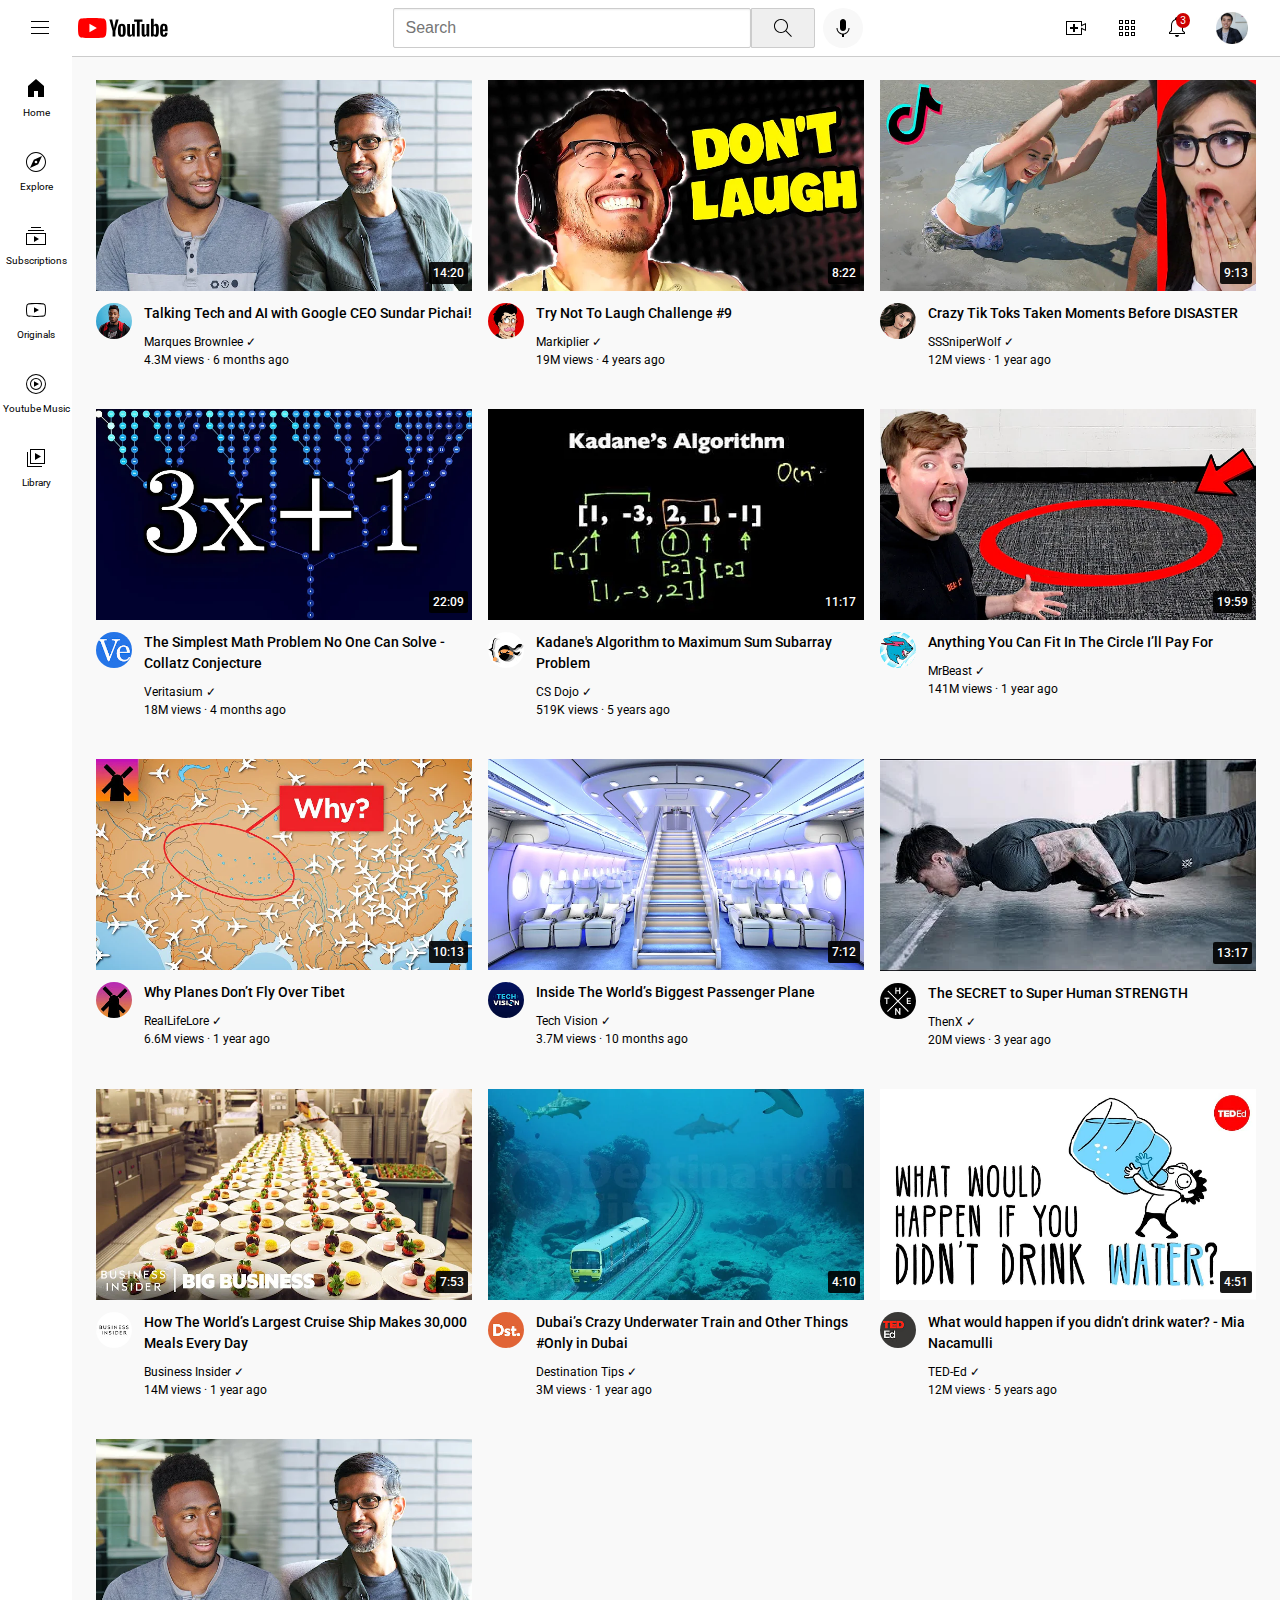
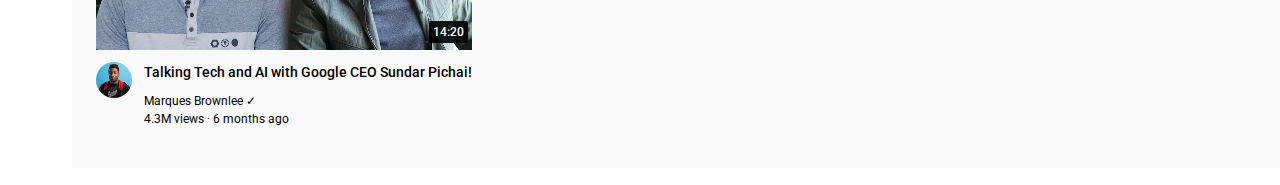
==== index.html @ 55983508 "Rename youtube.html to index.html" ====
<!DOCTYPE html>
<html>
    <head>
        <title>
            Youtube.com
        </title>
        <link rel="preconnect" href="https://fonts.googleapis.com">
        <link rel="preconnect" href="https://fonts.gstatic.com" crossorigin>
        <link href="https://fonts.googleapis.com/css2?family=Roboto:wght@400;500;700&display=swap" rel="stylesheet">
        <link rel="stylesheet" href="styles/general.css">
        <link rel="stylesheet" href="styles/header.css">
        <link rel="stylesheet" href="styles/sidebar.css">
        <link rel="stylesheet" href="styles/video.css">
    </head>
    <body>
        <header class="header">
            <div class="left-section">
                <button class="hamburger-button">
                    <img class="hamburger-menu" src="icons/hamburger-menu.svg">
                </button>

                <img class="youtube-logo" src="icons/youtube-logo.svg">
            </div>
            <div class="middle-section">
                <input class ="search-bar" type="text" placeholder="Search">
                <button class="search-button">
                    <img class="search-icon" src="icons/search.svg">
                    <div class="tooltip">Search</div>
                </button>
                <button class="voice-button">
                    <img class="voice-icon" src="icons/voice-search-icon.svg">
                    <div class="tooltip">Search with your voice</div>
                </button>
            </div>
            <div class="right-section">
                <button>
                    <img class="upload-icon" src="icons/upload.svg">
                    <div class="tooltip">Upload</div>
                </button>
                <button>
                    <img class="youtube-apps-icon" src="icons/youtube-apps.svg">
                    <div class="tooltip">Youtube apps</div>
                </button>
                <button>
                    <div class="notifications-container">
                        <img class="notifications-icon" src="icons/notifications.svg">
                        <div class="number-of-notifications">
                            3
                        </div>
                    </div>
                    <div class="tooltip">Notifications</div>
                </button>
                <button>
                    <img class="my-channel-icon" src="ava-channel/my-channel.jpeg">
                    <div class="tooltip">My channel</div>
                </button>
            </div>
        </header>

        <nav class="sidebar">
            <div class="sidebar-menu">
                <img src="icons/home.svg">
                <div>Home</div>
            </div>
            <div class="sidebar-menu">
                <img src="icons/explore.svg">
                <div>Explore</div>
            </div>
            <div class="sidebar-menu">
                <img src="icons/subscriptions.svg">
                <div>Subscriptions</div>
            </div>
            <div class="sidebar-menu">
                <img src="icons/originals.svg">
                <div>Originals</div>
            </div>
            <div class="sidebar-menu">
                <img src="icons/youtube-music.svg">
                <div>Youtube Music</div>
            </div>
            <div class="sidebar-menu">
                <img src="icons/library.svg">
                <div>Library</div>
            </div>
        </nav>

        <main>
            <section class="video-grid">
                <div class="video-card">
                    <div class="thumbnail-container">
                        <a href="https://www.youtube.com/watch?v=n2RNcPRtAiY" target="_blank">
                            <img class="thumbnail" src="thumbnails/thumbnail-1.webp">
                        </a>
                        <div class="video-time">14:20</div>
                    </div>
                    <div class="video-info-grid">
                        <div class="ava-channel">
                            <a href="https://www.youtube.com/c/mkbhd" target="_blank">
                                <img class="ava-picture" src="ava-channel/channel-1.jpeg">
                            </a>
                            <div class="tooltip">
                                <div>
                                    <img class="ava-picture-tooltip" src="ava-channel/channel-1.jpeg">
                                </div>
                                <div style="margin-left: 12px">
                                    <p class="video-author-tooltip">
                                        Marques Brownlee  &check;
                                    </p>
                                    <p class="video-subscriber-tooltip">
                                        16.6M Subscribers
                                    </p>
                                </div>
                            </div>
                        </div>
                        <div class="video-info">
                            <p class="video-title">
                                <a class="video-link" href="https://www.youtube.com/watch?v=n2RNcPRtAiY" target="_blank">
                                    Talking Tech and AI with Google CEO Sundar Pichai!
                                </a>
                            </p>
                            <p class="video-author">
                                <a class="video-link" href="https://www.youtube.com/c/mkbhd" target="_blank">
                                    Marques Brownlee  &check;
                                </a>
                            </p>
                            <p class="video-stats">
                                4.3M views &#183; 6 months ago
                            </p>
                        </div>
                    </div>
                </div>
    
                <div class="video-card">
                    <div class="thumbnail-container">
                        <a href="https://www.youtube.com/watch?v=mP0RAo9SKZk" target="_blank">
                            <img class="thumbnail" src="thumbnails/thumbnail-2.webp">
                        </a>
                        <div class="video-time">8:22</div>
                    </div>
                    <div class="video-info-grid">
                        <div class="ava-channel">
                            <a href="https://www.youtube.com/c/markiplier" target="_blank">
                                <img class="ava-picture" src="ava-channel/channel-2.jpeg">
                            </a>
                            <div class="tooltip">
                                <div>
                                    <img class="ava-picture-tooltip" src="ava-channel/channel-2.jpeg">
                                </div>
                                <div style="margin-left: 12px">
                                    <p class="video-author-tooltip">
                                        Markiplier  &check;
                                    </p>
                                    <p class="video-subscriber-tooltip">
                                        34.3M Subscribers
                                    </p>
                                </div>
                            </div>
                        </div>
                        <div class="video-info">
                            <p class="video-title">
                                <a class="video-link" href="https://www.youtube.com/watch?v=mP0RAo9SKZk" target="_blank">Try Not To Laugh Challenge #9
                                </a>
                            </p>
                            <p class="video-author">
                                <a class="video-link" href="https://www.youtube.com/c/markiplier" target="_blank">
                                    Markiplier  &check;
                                </a>
                            </p>
                            <p class="video-stats">
                                19M views &#183; 4 years ago
                            </p>
                        </div>
                    </div>
                </div>
    
                <div class="video-card">
                    <div class="thumbnail-container">
                        <a href="https://www.youtube.com/watch?v=FgjPQQeTh1w" target="_blank">
                            <img class="thumbnail" src="thumbnails/thumbnail-3.webp">
                        </a>
                        <div class="video-time">9:13</div>
                    </div>
                    <div class="video-info-grid">
                        <div class="ava-channel">
                            <a class="video-link" href="https://www.youtube.com/user/SSSniperWolf" target="_blank">
                                <img class="ava-picture" src="ava-channel/channel-3.jpeg">
                            </a>
                            <div class="tooltip">
                                <div>
                                    <img class="ava-picture-tooltip" src="ava-channel/channel-3.jpeg">
                                </div>
                                <div style="margin-left: 12px">
                                    <p class="video-author-tooltip">
                                        SSSniperWolf  &check;
                                    </p>
                                    <p class="video-subscriber-tooltip">
                                        33.2M Subscribers
                                    </p>
                                </div>
                            </div>
                        </div>
                        <div class="video-info">
                            <p class="video-title">
                                <a class="video-link" href="https://www.youtube.com/watch?v=FgjPQQeTh1w" target="_blank">
                                    Crazy Tik Toks Taken Moments Before DISASTER
                                </a>
                            </p>
                            <p class="video-author">
                                <a class="video-link" href="https://www.youtube.com/user/SSSniperWolf" target="_blank">
                                    SSSniperWolf  &check;
                                </a>
                            </p>
                            <p class="video-stats">
                                12M views &#183; 1 year ago
                            </p>
                        </div>
                    </div>
                </div>
    
                <div class="video-card">
                    <div class="thumbnail-container">
                        <a href="https://www.youtube.com/watch?v=094y1Z2wpJg" target="_blank">
                            <img class="thumbnail" src="thumbnails/thumbnail-4.webp">
                        </a>
                        <div class="video-time">22:09</div>
                    </div>
                    <div class="video-info-grid">
                        <div class="ava-channel">
                            <a href="https://www.youtube.com/c/veritasium" target="_blank">
                                <img class="ava-picture" src="ava-channel/channel-4.jpeg">
                            </a>
                            <div class="tooltip">
                                <div>
                                    <img class="ava-picture-tooltip" src="ava-channel/channel-4.jpeg">
                                </div>
                                <div style="margin-left: 12px">
                                    <p class="video-author-tooltip">
                                        Veritasium  &check;
                                    </p>
                                    <p class="video-subscriber-tooltip">
                                        33.2M Subscribers
                                    </p>
                                </div>
                            </div>
                        </div>
                        <div class="video-info">
                            <p class="video-title">
                                <a class="video-link" href="https://www.youtube.com/watch?v=094y1Z2wpJg" target="_blank">
                                    The Simplest Math Problem No One Can Solve - Collatz Conjecture
                                </a>
                            </p>
                            <p class="video-author">
                                <a class="video-link" href="https://www.youtube.com/c/veritasium" target="_blank">
                                    Veritasium  &check;
                                </a>
                            </p>
                            <p class="video-stats">
                                18M views &#183; 4 months ago
                            </p>
                        </div>
                    </div>
                </div>
    
                <div class="video-card">
                    <div class="thumbnail-container">
                        <a href="https://www.youtube.com/watch?v=86CQq3pKSUw" target="_blank">
                            <img class="thumbnail" src="thumbnails/thumbnail-5.webp">
                        </a>
                        <div class="video-time">11:17</div>
                    </div>
                    <div class="video-info-grid">
                        <div class="ava-channel">
                            <a href="https://www.youtube.com/c/CSDojo" target="_blank">
                                <img class="ava-picture" src="ava-channel/channel-5.jpeg">
                            </a>
                            <div class="tooltip">
                                <div>
                                    <img class="ava-picture-tooltip" src="ava-channel/channel-5.jpeg">
                                </div>
                                <div style="margin-left: 12px">
                                    <p class="video-author-tooltip">
                                        CS Dojo  &check;
                                    </p>
                                    <p class="video-subscriber-tooltip">
                                        1.89M Subscribers
                                    </p>
                                </div>
                            </div>
                        </div>
                        <div class="video-info">
                            <p class="video-title">
                                <a class="video-link" href="https://www.youtube.com/watch?v=86CQq3pKSUw" target="_blank">
                                    Kadane's Algorithm to Maximum Sum Subarray Problem
                                </a>
                            </p>
                            <p class="video-author">
                                <a class="video-link" href="https://www.youtube.com/c/CSDojo" target="_blank">
                                    CS Dojo  &check;
                                </a>
                            </p>
                            <p class="video-stats">
                                519K views &#183; 5 years ago
                            </p>
                        </div>
                    </div>
                </div>
    
                <div class="video-card">
                    <div class="thumbnail-container">
                        <a href="https://www.youtube.com/watch?v=yXWw0_UfSFg" target="_blank">
                            <img class="thumbnail" src="thumbnails/thumbnail-6.webp">
                        </a>
                        <div class="video-time">19:59</div>
                    </div>
                    <div class="video-info-grid">
                        <div class="ava-channel">
                            <a href="https://www.youtube.com/channel/UCX6OQ3DkcsbYNE6H8uQQuVA" target="_blank">
                                <img class="ava-picture" src="ava-channel/channel-6.jpeg">
                            </a>
                            <div class="tooltip">
                                <div>
                                    <img class="ava-picture-tooltip" src="ava-channel/channel-6.jpeg">
                                </div>
                                <div style="margin-left: 12px">
                                    <p class="video-author-tooltip">
                                        MrBeast  &check;
                                    </p>
                                    <p class="video-subscriber-tooltip">
                                        129M Subscribers
                                    </p>
                                </div>
                            </div>
                        </div>
                        <div class="video-info">
                            <p class="video-title">
                                <a class="video-link" href="https://www.youtube.com/watch?v=yXWw0_UfSFg" target="_blank">
                                    Anything You Can Fit In The Circle I&rsquo;ll Pay For
                                </a>
                            </p>
                            <p class="video-author">
                                <a class="video-link" href="https://www.youtube.com/channel/UCX6OQ3DkcsbYNE6H8uQQuVA" target="_blank">
                                    MrBeast  &check;
                                </a>
                            </p>
                            <p class="video-stats">
                                141M views &#183; 1 year ago
                            </p>
                        </div>
                    </div>
                </div>
    
                <div class="video-card">
                    <div class="thumbnail-container">
                        <a href="https://www.youtube.com/watch?v=fNVa1qMbF9Y" target="_blank">
                            <img class="thumbnail" src="thumbnails/thumbnail-7.webp">
                        </a>
                        <div class="video-time">10:13</div>
                    </div>
                    <div class="video-info-grid">
                        <div class="ava-channel">
                            <a href="https://www.youtube.com/channel/UCP5tjEmvPItGyLhmjdwP7Ww" target="_blank">
                                <img class="ava-picture" src="ava-channel/channel-7.jpeg">
                            </a>
                            <div class="tooltip">
                                <div>
                                    <img class="ava-picture-tooltip" src="ava-channel/channel-7.jpeg">
                                </div>
                                <div style="margin-left: 12px">
                                    <p class="video-author-tooltip">
                                        RealLifeLore  &check;
                                    </p>
                                    <p class="video-subscriber-tooltip">
                                        6.56M Subscribers
                                    </p>
                                </div>
                            </div>
                        </div>
                        <div class="video-info">
                            <p class="video-title">
                                <a class="video-link" href="https://www.youtube.com/watch?v=fNVa1qMbF9Y" target="_blank">
                                    Why Planes Don&rsquo;t Fly Over Tibet
                                </a>
                            </p>
                            <p class="video-author">
                                <a class="video-link" href="https://www.youtube.com/channel/UCP5tjEmvPItGyLhmjdwP7Ww" target="_blank">
                                    RealLifeLore  &check;
                                </a>
                            </p>
                            <p class="video-stats">
                                6.6M views &#183; 1 year ago
                            </p>
                        </div>
                    </div>
                </div>
    
                <div class="video-card">
                    <div class="thumbnail-container">
                        <a href="https://www.youtube.com/watch?v=lFm4EM1juls" target="_blank">
                            <img class="thumbnail" src="thumbnails/thumbnail-8.webp">
                        </a>
                        <div class="video-time">7:12</div>
                    </div>
                    <div class="video-info-grid">
                        <div class="ava-channel">
                            <a href="https://www.youtube.com/channel/UCHAK6CyegY22Zj2GWrcaIxg" target="_blank">
                                <img class="ava-picture" src="ava-channel/channel-8.jpeg">
                            </a>
                            <div class="tooltip">
                                <div>
                                    <img class="ava-picture-tooltip" src="ava-channel/channel-8.jpeg">
                                </div>
                                <div style="margin-left: 12px">
                                    <p class="video-author-tooltip">
                                        Tech Vision  &check;
                                    </p>
                                    <p class="video-subscriber-tooltip">
                                        798K Subscribers
                                    </p>
                                </div>
                            </div>
                        </div>
                        <div class="video-info">
                            <p class="video-title">
                                <a class="video-link" href="https://www.youtube.com/watch?v=lFm4EM1juls" target="_blank">
                                    Inside The World&rsquo;s Biggest Passenger Plane
                                </a>
                            </p>
                            <p class="video-author">
                                <a class="video-link" href="https://www.youtube.com/channel/UCHAK6CyegY22Zj2GWrcaIxg" target="_blank">
                                    Tech Vision  &check;
                                </a>
                            </p>
                            <p class="video-stats">
                                3.7M views &#183; 10 months ago
                            </p>
                        </div>
                    </div>
                </div>
    
                <div class="video-card">
                    <div class="thumbnail-container">
                        <a class="video-link" href="https://www.youtube.com/watch?v=ixmxOlcrlUc" target="_blank">    
                            <img class="thumbnail" src="thumbnails/thumbnail-9.webp">
                        </a>
                        <div class="video-time">13:17</div>
                    </div>
                    <div class="video-info-grid">
                        <div class="ava-channel">
                            <a class="video-link" href="https://www.youtube.com/c/OFFICIALTHENXSTUDIOS" target="_blank">
                                <img class="ava-picture" src="ava-channel/channel-9.jpeg">
                            </a>
                            <div class="tooltip">
                                <div>
                                    <img class="ava-picture-tooltip" src="ava-channel/channel-9.jpeg">
                                </div>
                                <div style="margin-left: 12px">
                                    <p class="video-author-tooltip">
                                        ThenX  &check;
                                    </p>
                                    <p class="video-subscriber-tooltip">
                                        7.56M Subscribers
                                    </p>
                                </div>
                            </div>
                        </div>
                        <div class="video-info">
                            <p class="video-title">
                                <a class="video-link" href="https://www.youtube.com/watch?v=ixmxOlcrlUc" target="_blank">
                                    The SECRET to Super Human STRENGTH
                                </a>
                            </p>
                            <p class="video-author">
                                <a class="video-link" href="https://www.youtube.com/c/OFFICIALTHENXSTUDIOS" target="_blank">
                                    ThenX  &check;
                                </a>
                            </p>
                            <p class="video-stats">
                                20M views &#183; 3 year ago
                            </p>
                        </div>
                    </div>
                </div>
    
                <div class="video-card">
                    <div class="thumbnail-container">
                        <a class="video-link" href="https://www.youtube.com/watch?v=R2vXbFp5C9o" target="_blank">
                            <img class="thumbnail" src="thumbnails/thumbnail-10.webp">
                        </a>
                        <div class="video-time">7:53</div>
                    </div>
                    <div class="video-info-grid">
                        <div class="ava-channel">
                            <a class="video-link" href="https://www.youtube.com/user/businessinsider" target="_blank">
                                <img class="ava-picture" src="ava-channel/channel-10.jpeg">
                            </a>
                            <div class="tooltip">
                                <div>
                                    <img class="ava-picture-tooltip" src="ava-channel/channel-10.jpeg">
                                </div>
                                <div style="margin-left: 12px">
                                    <p class="video-author-tooltip">
                                        Business Insider  &check;
                                    </p>
                                    <p class="video-subscriber-tooltip">
                                        7.36M Subscribers
                                    </p>
                                </div>
                            </div>
                        </div>
                        <div class="video-info">
                            <p class="video-title">
                                <a class="video-link" href="https://www.youtube.com/watch?v=R2vXbFp5C9o" target="_blank">
                                    How The World&rsquo;s Largest Cruise Ship Makes 30,000 Meals Every Day
                                </a>
                            </p>
                            <p class="video-author">
                                <a class="video-link" href="https://www.youtube.com/user/businessinsider" target="_blank">
                                    Business Insider  &check;
                                </a>
                            </p>
                            <p class="video-stats">
                                14M views &#183; 1 year ago
                            </p>
                        </div>
                    </div>
                </div>
    
                <div class="video-card">
                    <div class="thumbnail-container">
                        <a class="video-link" href="https://www.youtube.com/watch?v=0nZuYyXET3s" target="_blank">
                            <img class="thumbnail" src="thumbnails/thumbnail-11.webp">
                        </a>
                        <div class="video-time">4:10</div>
                    </div>
                    <div class="video-info-grid">
                        <div class="ava-channel">
                            <a class="video-link" href="https://www.youtube.com/c/Destinationtips" target="_blank">
                                <img class="ava-picture" src="ava-channel/channel-11.jpeg">
                            </a>
                            <div class="tooltip">
                                <div>
                                    <img class="ava-picture-tooltip" src="ava-channel/channel-11.jpeg">
                                </div>
                                <div style="margin-left: 12px">
                                    <p class="video-author-tooltip">
                                        Destination Tips  &check;
                                    </p>
                                    <p class="video-subscriber-tooltip">
                                        279K Subscribers
                                    </p>
                                </div>
                            </div>
                        </div>
                        <div class="video-info">
                            <p class="video-title">
                                <a class="video-link" href="https://www.youtube.com/watch?v=0nZuYyXET3s" target="_blank">
                                    Dubai&rsquo;s Crazy Underwater Train and Other Things #Only in Dubai
                                </a>
                            </p>
                            <p class="video-author">
                                <a class="video-link" href="https://www.youtube.com/c/Destinationtips" target="_blank">
                                    Destination Tips  &check;
                                </a>
                            </p>
                            <p class="video-stats">
                                3M views &#183; 1 year ago
                            </p>
                        </div>
                    </div>
                </div>
    
                <div class="video-card">
                    <div class="thumbnail-container">
                        <a class="video-link" href="https://www.youtube.com/watch?v=9iMGFqMmUFs" target="_blank">
                            <img class="thumbnail" src="thumbnails/thumbnail-12.webp">
                        </a>
                        <div class="video-time">4:51</div>
                    </div>
                    <div class="video-info-grid">
                        <div class="ava-channel">
                            <a class="video-link" href="https://www.youtube.com/teded" target="_blank">
                                <img class="ava-picture" src="ava-channel/channel-12.jpeg">
                            </a>
                            <div class="tooltip">
                                <div>
                                    <img class="ava-picture-tooltip" src="ava-channel/channel-12.jpeg">
                                </div>
                                <div style="margin-left: 12px">
                                    <p class="video-author-tooltip">
                                        TED-Ed  &check;
                                    </p>
                                    <p class="video-subscriber-tooltip">
                                        18.1M Subscribers
                                    </p>
                                </div>
                            </div>
                        </div>
                        <div class="video-info">
                            <p class="video-title">
                                <a class="video-link" href="https://www.youtube.com/watch?v=9iMGFqMmUFs" target="_blank">
                                    What would happen if you didn&rsquo;t drink water? - Mia Nacamulli
                                </a>
                            </p>
                            <p class="video-author">
                                <a class="video-link" href="https://www.youtube.com/teded" target="_blank">
                                    TED-Ed  &check;
                                </a>
                            </p>
                            <p class="video-stats">
                                12M views &#183; 5 years ago
                            </p>
                        </div>
                    </div>
                </div>
    
                <div class="video-card">
                    <div class="thumbnail-container">
                        <a href="https://www.youtube.com/watch?v=n2RNcPRtAiY" target="_blank">
                            <img class="thumbnail" src="thumbnails/thumbnail-1.webp">
                        </a>
                        <div class="video-time">14:20</div>
                    </div>
                    <div class="video-info-grid">
                        <div class="ava-channel">
                            <a href="https://www.youtube.com/c/mkbhd" target="_blank">
                                <img class="ava-picture" src="ava-channel/channel-1.jpeg">
                            </a>
                            <div class="tooltip">
                                <div>
                                    <img class="ava-picture-tooltip" src="ava-channel/channel-1.jpeg">
                                </div>
                                <div style="margin-left: 12px">
                                    <p class="video-author-tooltip">
                                        Marques Brownlee  &check;
                                    </p>
                                    <p class="video-subscriber-tooltip">
                                        33.2M Subscribers
                                    </p>
                                </div>
                            </div>
                        </div>
                        <div class="video-info">
                            <p class="video-title">
                                <a class="video-link" href="https://www.youtube.com/watch?v=n2RNcPRtAiY" target="_blank">
                                    Talking Tech and AI with Google CEO Sundar Pichai!
                                </a>
                            </p>
                            <p class="video-author">
                                <a class="video-link" href="https://www.youtube.com/c/mkbhd" target="_blank">
                                    Marques Brownlee  &check;
                                </a>
                            </p>
                            <p class="video-stats">
                                4.3M views &#183; 6 months ago
                            </p>
                        </div>
                    </div>
                </div>
    
            </section>
        </main>
        
        
    </body>
</html>
---- styles/general.css ----
p {
    font-family: Roboto, Arial;
    font-size: 14px;
    margin: 0;
}

body {
    font-family: Roboto, Arial;
    margin: 0;
    padding-top: 56px;
    padding-left: 72px;
    line-height: 1.5;
}
---- styles/header.css ----
.header {
    height: 56.2px;
    position: fixed;
    left: 0;
    right: 0;
    top: 0;
    display: flex;
    flex-direction: row;
    justify-content: space-between;
    align-items: center;
    border-bottom: 0.8px solid rgb(204, 204, 204);
    margin-bottom: 20px;
    background-color: white;
    z-index: 200;
}

.left-section button,
.voice-button,
.right-section button {
    padding: 8px;
    border: none;
    border-radius: 100%;
    background-color: white;
    display: flex;
    flex-direction: row;
    align-items: center;
    justify-content: center;
    cursor: pointer;

    position: relative;
}

.left-section button:hover,
.voice-button:hover,
.right-section button:hover {
    background-color: rgb(234, 234, 234);
}

.header .tooltip {
    position: absolute;
    bottom: -35px;
    color: white;
    background-color: rgba(96, 96, 96, 0.9);
    padding: 8px;
    font-size: 12px;
    opacity: 0;
    pointer-events: none;
    white-space: nowrap;
    z-index: 1000;
}

.header button:hover .tooltip {
    opacity: 1;
}
.search-bar {
    flex: 1;
    border: 0.8px solid rgb(204, 204, 204);
    font-size: 16px;
    padding: 1px 2px 1px 12px;
    display: block;
    box-shadow: inset 0px 1px 2px rgb(238, 238, 238);
    width: 0px;
    height: 36.4px;
    border-radius: 2px;
}

.search-bar::placeholder {
    font-size: 16px;
}

.search-button {
    border: 0.8px solid rgb(204, 204, 204);
    border-top-right-radius: 2px;
    border-bottom-right-radius: 2px;
    padding: 1px 6px;
    height: 40px;
    width: 64px;
    display: flex;
    align-items: center;
    justify-content: center;
    cursor: pointer;
    margin-left: -0.8px;
    margin-right: 8px;
    transition: 0.15s;
}

.search-button:hover {
    background-color: rgb(200, 200, 200);
}

.search-button:active {
    background-color: rgb(189, 189, 189);
}

.search-icon {
    width: 24px;
    height: 24px;
}

.voice-button {
    background-color: rgb(248, 248, 248);
}

.voice-icon {
    width: 24px;
    height: 24px;
}

.left-section {
    display: flex;
    align-items: center;
}

.hamburger-button {
    margin-left: 20px;
    margin-right: 18px;
}

.hamburger-menu {
    height: 24px;
}

.youtube-logo {
    height: 20px;
}
.middle-section {
    flex: 1;
    max-width: 470px;
    display: flex;
    flex-direction: row;
    align-items: center;
    margin-left: 60px;
}
.right-section {
    display: flex;
    align-items: center;
    justify-content: space-between;
    width: 200px;
    margin-left: 29px;
    margin-right: 24px;
    flex-shrink: 0;
}

.upload-icon {
    height: 24px;
}

.youtube-apps-icon {
    height: 24px;
}

.notifications-container {
    position: relative;
}

.notifications-icon {
    height: 24px;
}

.number-of-notifications {
    position: absolute;
    right: -1px;
    top: -2px;
    background-color: rgb(204, 0, 0);
    color: white;
    font-size: 10px;
    padding: 2px 4.5px;
    border-radius: 100%;
}

.my-channel-icon {
    height: 32px;
}
---- styles/sidebar.css ----
.sidebar {
  position: fixed;
  left: 0;
  top: 56px;
  width: 72px;
  bottom: 0;
  padding-top: 5px;
  background-color: white;
  z-index: 200;
}

.sidebar-menu {
  height: 74px;
  width: 72px;
  display: flex;
  flex-direction: column;
  align-items: center;
  justify-content: center;
  font-size: 10px;
  line-height: 15px;
  font-weight: 400;
  cursor: pointer;
}

.sidebar-menu img {
  width: 24px;
  margin-bottom: 5px;
}

.sidebar-menu:hover {
  background-color: rgb(234, 234, 234);
}
---- styles/video.css ----
.video-grid {
    padding: 20px;
    display: grid;
    grid-template-columns: 1fr 1fr 1fr 1fr;
    column-gap: 8px;
    row-gap: 16px;
    background-color: rgb(249, 249, 249);
}

@media (max-width: 720px) {
    .video-grid {
        grid-template-columns: 1fr 1fr;
    }
}

@media (min-width: 1280px) {
    .video-grid {
        grid-template-columns: 1fr 1fr 1fr 1fr;
    }
}

@media (min-width: 720px) and (max-width: 1280px) {
    .video-grid {
        grid-template-columns: 1fr 1fr 1fr;
    }
}

.video-card {
    padding: 4px;
    vertical-align: top;
}

.thumbnail-container {
    position: relative;
}

.thumbnail {
    width: 100%;
    cursor: pointer;
    display: block;
}

.video-time {
    position: absolute;
    right: 4px;
    bottom: 7px;
    background-color: rgba(0, 0, 0, 0.9);
    color: white;
    font-size: 12px;
    font-weight: 500;
    padding: 2px 4px;
    border-radius: 2px;
}

.video-info-grid {
    display: grid;
    grid-template-columns: 48px 1fr;
}

.video-title {
    font-weight: 500;
    cursor: pointer;
    display: inline-block;
    margin-top: 12px;
}

.video-link {
    color: black;
    text-decoration: none;
}

.video-author {
    margin-top: 8px;
    font-size: 12px;
}

.video-stats {
    font-size: 12px;
    margin-bottom: 16px;
}
.ava-picture {
    width: 75%;
    border-radius: 100%;
    cursor: pointer;
    margin-top: 12px;
}
.ava-channel {
    position: relative;
}
.ava-channel .tooltip {
    position: absolute;
    top: 55;
    left: 0;
    opacity: 0;
    transition: 0.15s;
    font-size: 15px;
    pointer-events: none;
    display: grid;
    grid-template-columns: 50px 1fr;
    width: 220px;
    background-color: white;
    border-radius: 6px;
    box-shadow: 2px 3px 10px rgba(0, 0, 0, 0.3);
    padding: 12px 8px;
    z-index: 500;
}
.ava-channel:hover .tooltip {
    opacity: 1;
}
.ava-picture-tooltip {
    width: 100%;
    border-radius: 100%;
}
.video-author-tooltip {
    font-weight: bold;
    margin-bottom: 6px;
    font-size: 16px;
}
.video-subscriber-tooltip {
    color: rgb(96, 96, 96);
    font-size: 13px;
}
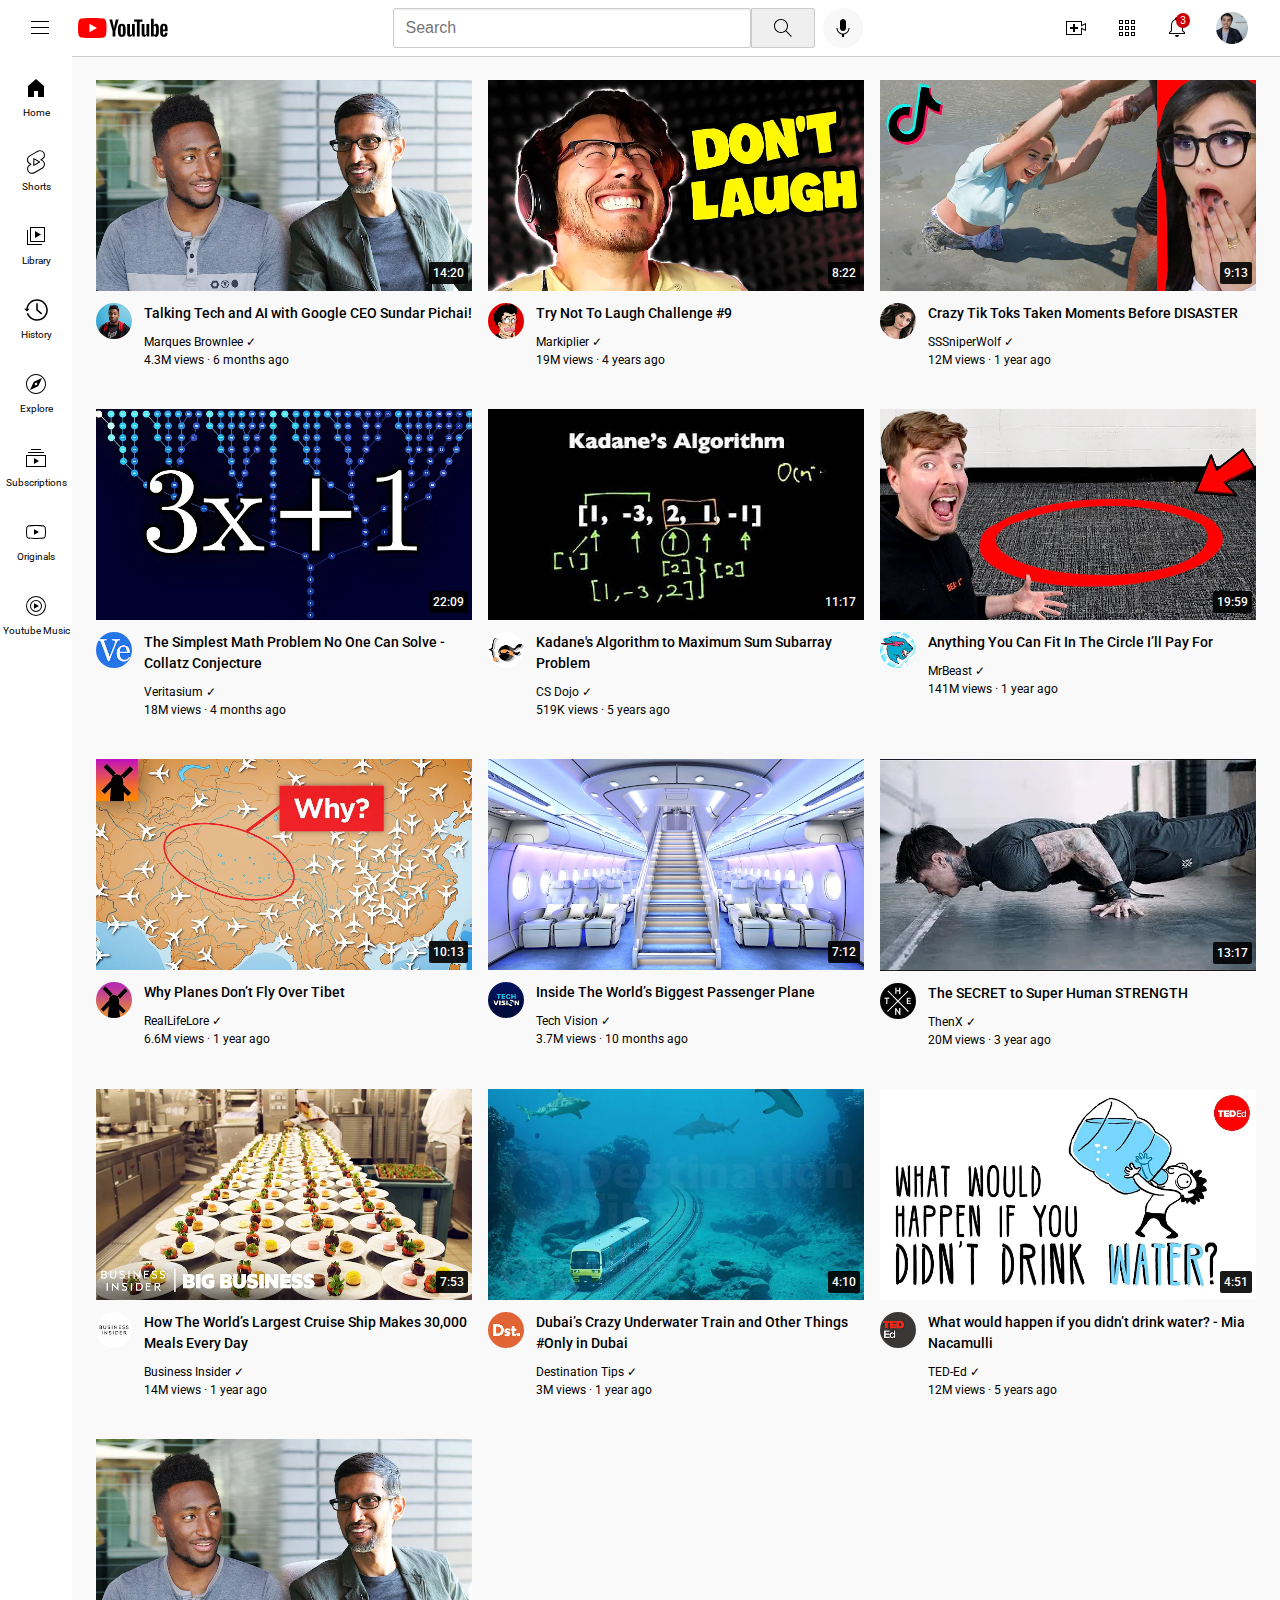
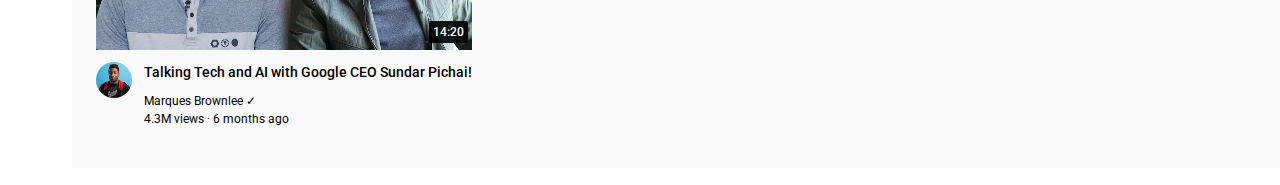
==== commit 63760bb0: "Update more icons in sidebar" ====
--- a/index.html
+++ b/index.html
@@ -2,7 +2,7 @@
 <html>
     <head>
         <title>
-            Youtube.com
+            Youtube
         </title>
         <link rel="preconnect" href="https://fonts.googleapis.com">
         <link rel="preconnect" href="https://fonts.gstatic.com" crossorigin>
@@ -63,6 +63,18 @@
                 <div>Home</div>
             </div>
             <div class="sidebar-menu">
+                <img src="icons/shorts.svg">
+                <div>Shorts</div>
+            </div>
+            <div class="sidebar-menu">
+                <img src="icons/library.svg">
+                <div>Library</div>
+            </div>
+            <div class="sidebar-menu">
+                <img src="icons/history.svg">
+                <div>History</div>
+            </div>
+            <div class="sidebar-menu">
                 <img src="icons/explore.svg">
                 <div>Explore</div>
             </div>
@@ -77,10 +89,6 @@
             <div class="sidebar-menu">
                 <img src="icons/youtube-music.svg">
                 <div>Youtube Music</div>
-            </div>
-            <div class="sidebar-menu">
-                <img src="icons/library.svg">
-                <div>Library</div>
             </div>
         </nav>
 
